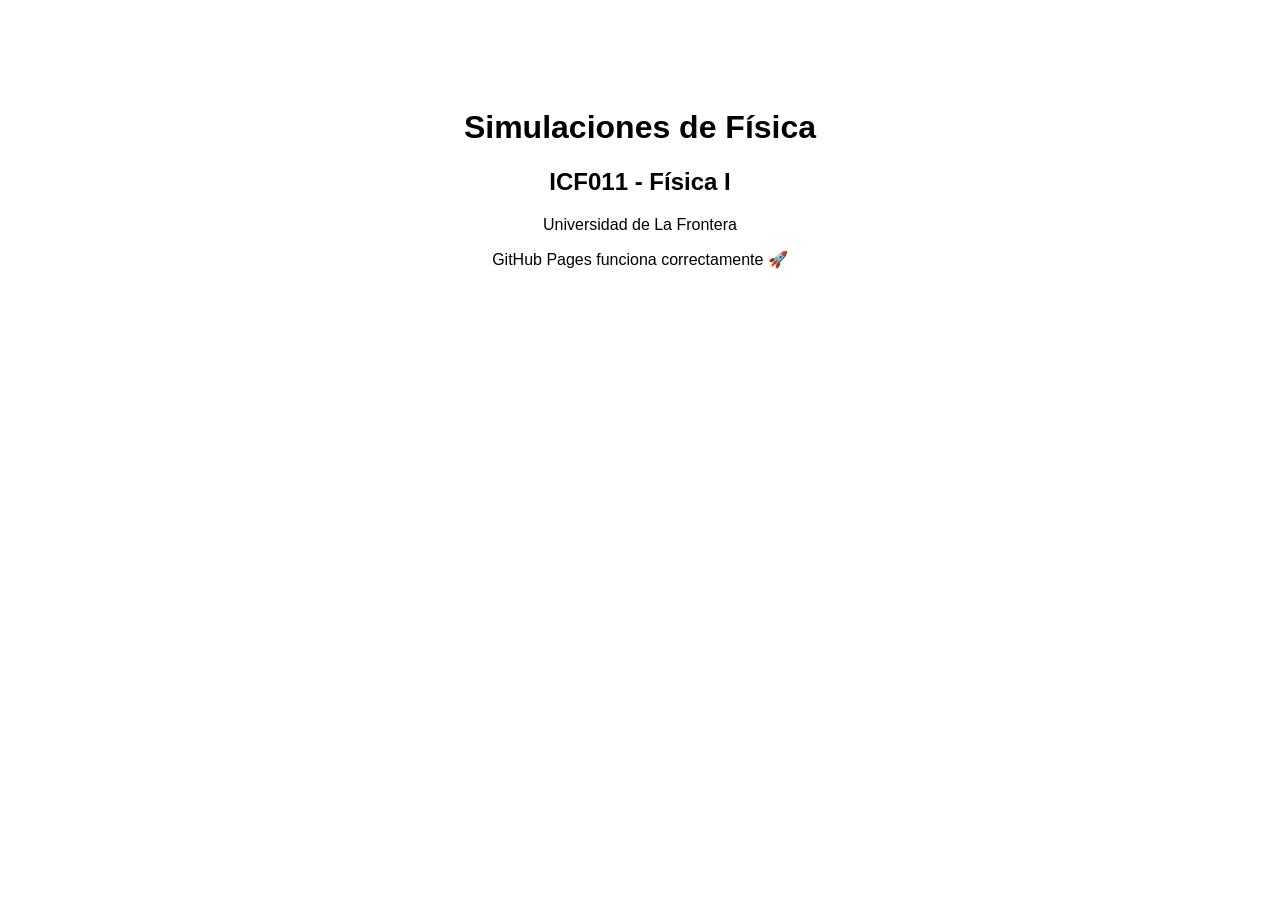
==== index.html @ b3d830c2 "Create index.html" ====
<!DOCTYPE html>
<html lang="es">
<head>
  <meta charset="UTF-8">
  <title>Simulaciones de Física UFRO</title>
</head>

<body style="font-family:Arial; text-align:center; padding:80px;">
  <h1>Simulaciones de Física</h1>
  <h2>ICF011 - Física I</h2>
  <p>Universidad de La Frontera</p>
  <p>GitHub Pages funciona correctamente 🚀</p>
</body>
</html>
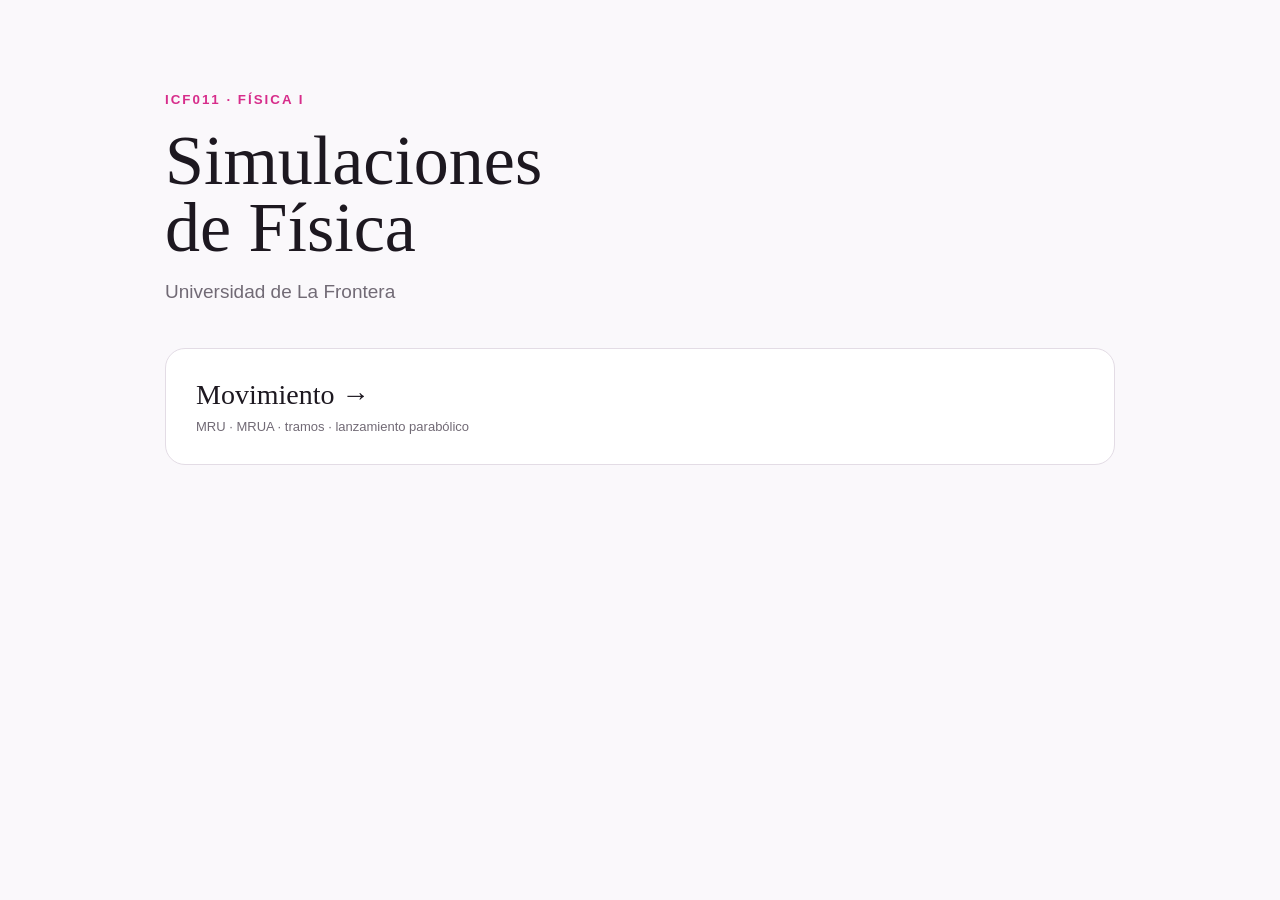
==== commit 6852e916: "Add files via upload" ====
--- a/index.html
+++ b/index.html
@@ -1,14 +1 @@
-<!DOCTYPE html>
-<html lang="es">
-<head>
-  <meta charset="UTF-8">
-  <title>Simulaciones de Física UFRO</title>
-</head>
-
-<body style="font-family:Arial; text-align:center; padding:80px;">
-  <h1>Simulaciones de Física</h1>
-  <h2>ICF011 - Física I</h2>
-  <p>Universidad de La Frontera</p>
-  <p>GitHub Pages funciona correctamente 🚀</p>
-</body>
-</html>
+<!doctype html><html lang="es"><head><meta charset="utf-8"><meta name="viewport" content="width=device-width,initial-scale=1"><title>Simulaciones de Física UFRO</title><style>body{margin:0;font-family:Arial;background:#faf8fb;color:#1d1820}main{max-width:950px;margin:auto;padding:90px 24px}small{letter-spacing:.15em;color:#d72d8b;font-weight:bold}h1{font-family:Georgia,serif;font-size:70px;font-weight:400;line-height:.95;margin:20px 0}p{font-size:19px;color:#716a75}a{display:block;margin-top:45px;padding:30px;border:1px solid #e3dce5;border-radius:20px;background:white;color:#1d1820;text-decoration:none;font-size:28px;font-family:Georgia,serif}a span{display:block;font:13px Arial;color:#716a75;margin-top:8px}</style></head><body><main><small>ICF011 · FÍSICA I</small><h1>Simulaciones<br>de Física</h1><p>Universidad de La Frontera</p><a href="movimiento/">Movimiento →<span>MRU · MRUA · tramos · lanzamiento parabólico</span></a></main></body></html>
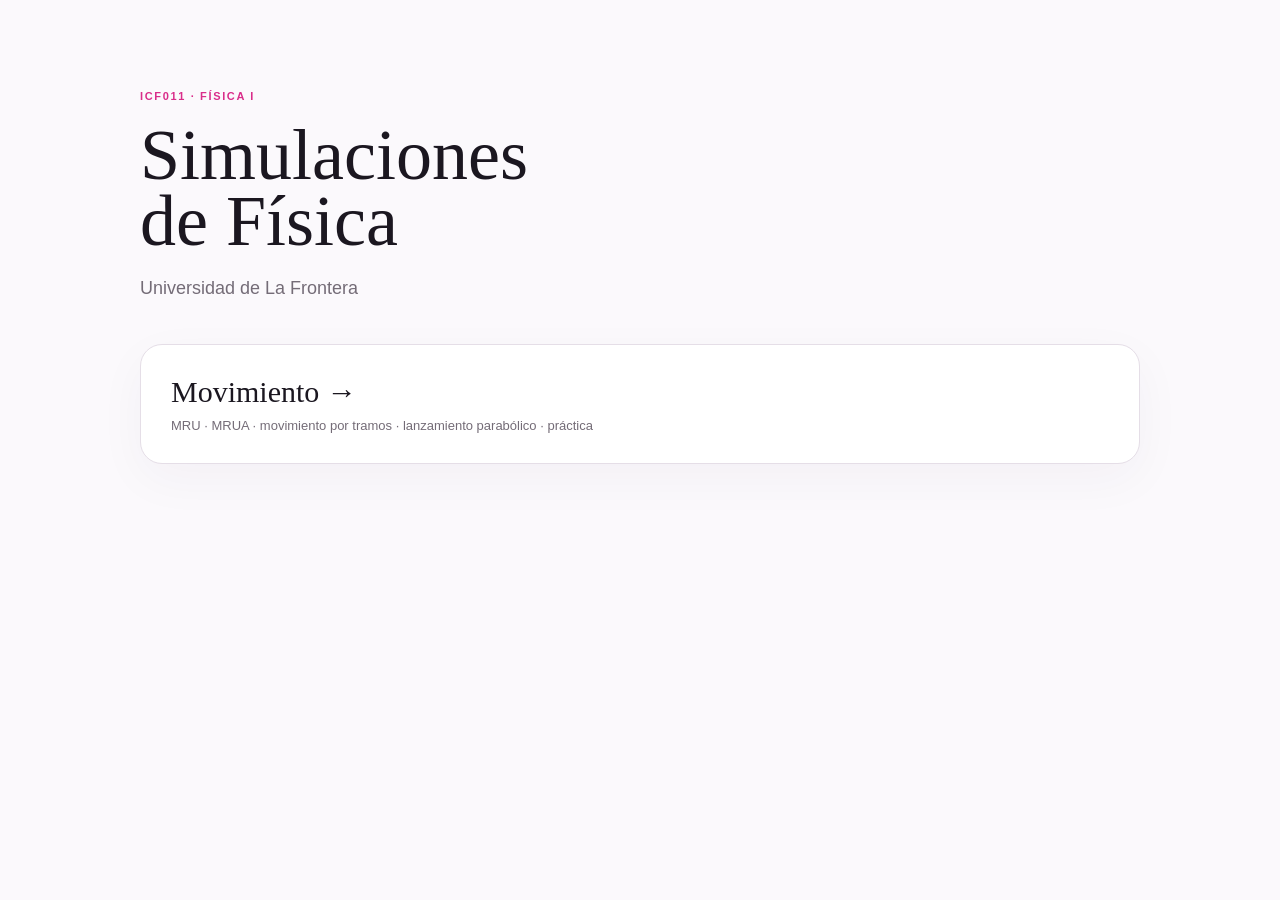
==== commit 4fafaf7a: "Add files via upload" ====
--- a/index.html
+++ b/index.html
@@ -1 +1,3 @@
-<!doctype html><html lang="es"><head><meta charset="utf-8"><meta name="viewport" content="width=device-width,initial-scale=1"><title>Simulaciones de Física UFRO</title><style>body{margin:0;font-family:Arial;background:#faf8fb;color:#1d1820}main{max-width:950px;margin:auto;padding:90px 24px}small{letter-spacing:.15em;color:#d72d8b;font-weight:bold}h1{font-family:Georgia,serif;font-size:70px;font-weight:400;line-height:.95;margin:20px 0}p{font-size:19px;color:#716a75}a{display:block;margin-top:45px;padding:30px;border:1px solid #e3dce5;border-radius:20px;background:white;color:#1d1820;text-decoration:none;font-size:28px;font-family:Georgia,serif}a span{display:block;font:13px Arial;color:#716a75;margin-top:8px}</style></head><body><main><small>ICF011 · FÍSICA I</small><h1>Simulaciones<br>de Física</h1><p>Universidad de La Frontera</p><a href="movimiento/">Movimiento →<span>MRU · MRUA · tramos · lanzamiento parabólico</span></a></main></body></html>+<!doctype html><html lang="es"><head><meta charset="utf-8"><meta name="viewport" content="width=device-width,initial-scale=1"><title>Simulaciones de Física UFRO</title><style>
+body{margin:0;background:#fbf9fc;color:#1b1720;font-family:Arial,sans-serif}.wrap{max-width:1000px;margin:auto;padding:90px 24px}.ey{color:#d92d8a;font-size:11px;font-weight:700;letter-spacing:.15em}.hero{font-family:Georgia,serif;font-size:72px;font-weight:400;line-height:.92;margin:20px 0 24px}.muted{color:#746c77;font-size:18px}.card{display:block;margin-top:45px;padding:30px;border:1px solid #e5dee7;border-radius:22px;background:#fff;color:#1b1720;text-decoration:none;font:30px Georgia,serif;box-shadow:0 15px 50px #3d23490a}.card span{display:block;font:13px Arial;color:#746c77;margin-top:9px}.card:hover{transform:translateY(-2px)}@media(max-width:600px){.hero{font-size:52px}.wrap{padding:60px 18px}}</style></head>
+<body><main class="wrap"><div class="ey">ICF011 · FÍSICA I</div><h1 class="hero">Simulaciones<br>de Física</h1><p class="muted">Universidad de La Frontera</p><a class="card" href="movimiento/">Movimiento →<span>MRU · MRUA · movimiento por tramos · lanzamiento parabólico · práctica</span></a></main></body></html>
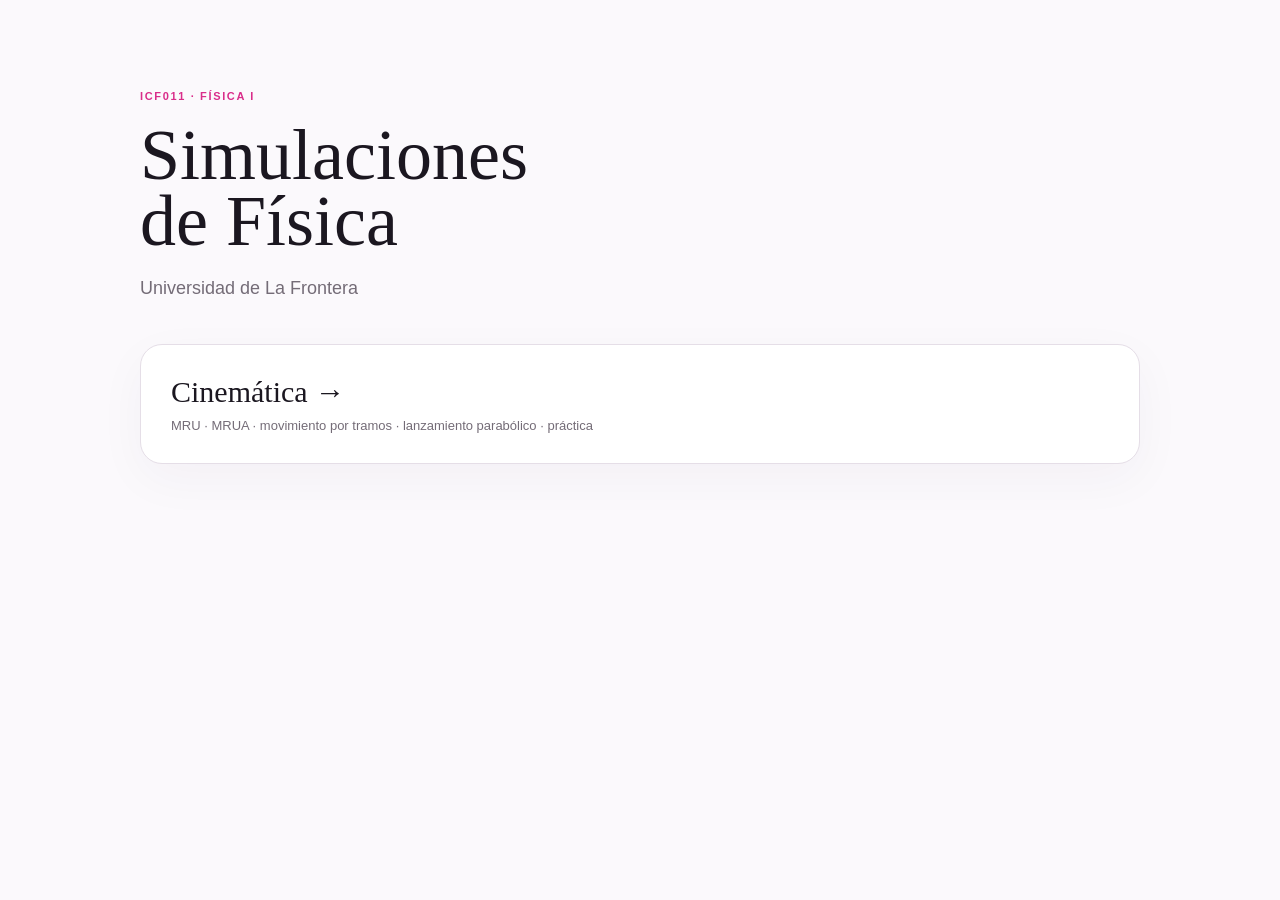
==== commit f6ee0bf9: "Add files via upload" ====
--- a/index.html
+++ b/index.html
@@ -1,3 +1,3 @@
 <!doctype html><html lang="es"><head><meta charset="utf-8"><meta name="viewport" content="width=device-width,initial-scale=1"><title>Simulaciones de Física UFRO</title><style>
 body{margin:0;background:#fbf9fc;color:#1b1720;font-family:Arial,sans-serif}.wrap{max-width:1000px;margin:auto;padding:90px 24px}.ey{color:#d92d8a;font-size:11px;font-weight:700;letter-spacing:.15em}.hero{font-family:Georgia,serif;font-size:72px;font-weight:400;line-height:.92;margin:20px 0 24px}.muted{color:#746c77;font-size:18px}.card{display:block;margin-top:45px;padding:30px;border:1px solid #e5dee7;border-radius:22px;background:#fff;color:#1b1720;text-decoration:none;font:30px Georgia,serif;box-shadow:0 15px 50px #3d23490a}.card span{display:block;font:13px Arial;color:#746c77;margin-top:9px}.card:hover{transform:translateY(-2px)}@media(max-width:600px){.hero{font-size:52px}.wrap{padding:60px 18px}}</style></head>
-<body><main class="wrap"><div class="ey">ICF011 · FÍSICA I</div><h1 class="hero">Simulaciones<br>de Física</h1><p class="muted">Universidad de La Frontera</p><a class="card" href="movimiento/">Movimiento →<span>MRU · MRUA · movimiento por tramos · lanzamiento parabólico · práctica</span></a></main></body></html>+<body><main class="wrap"><div class="ey">ICF011 · FÍSICA I</div><h1 class="hero">Simulaciones<br>de Física</h1><p class="muted">Universidad de La Frontera</p><a class="card" href="movimiento/">Cinemática →<span>MRU · MRUA · movimiento por tramos · lanzamiento parabólico · práctica</span></a></main></body></html>
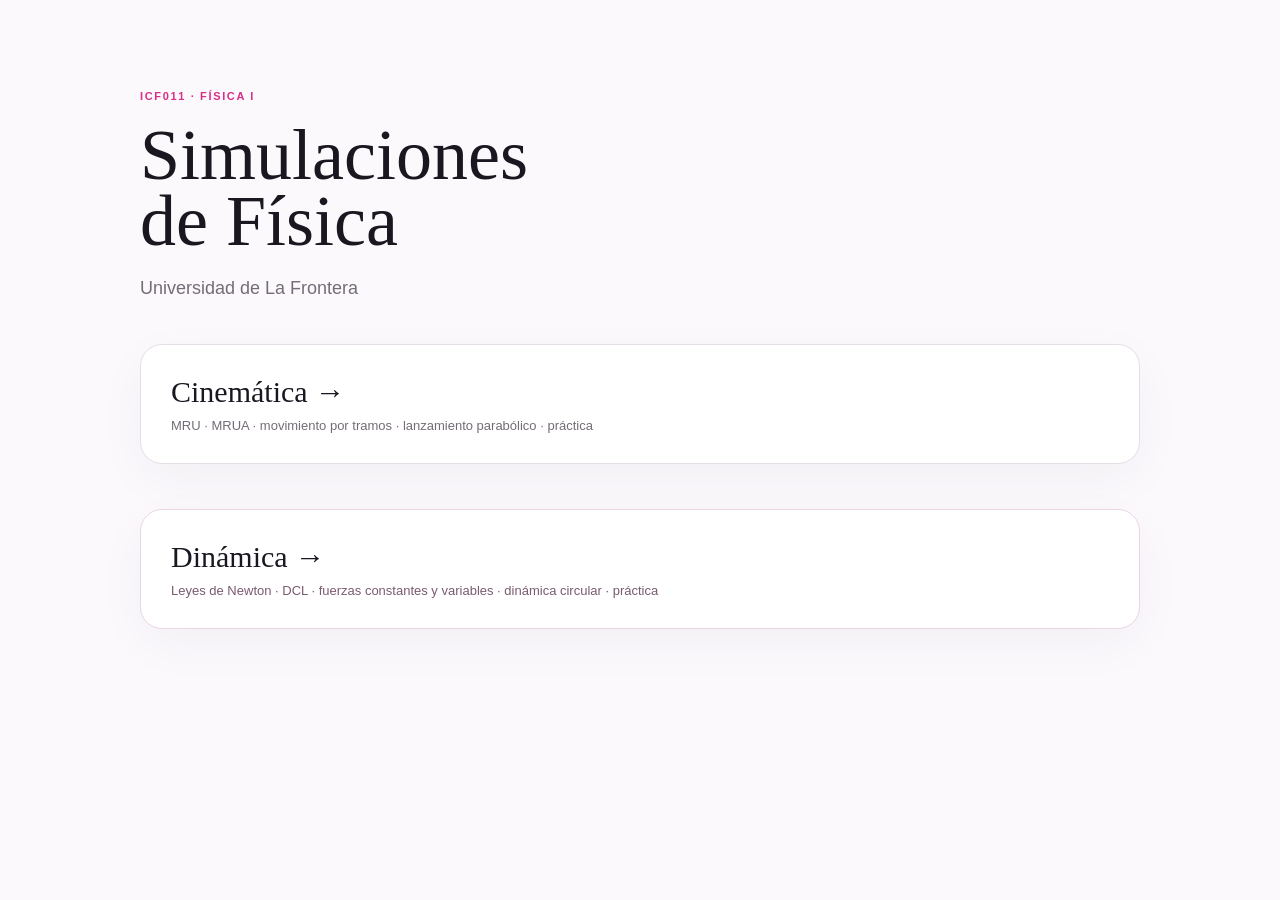
==== commit f1e631a4: "Add files via upload" ====
--- a/index.html
+++ b/index.html
@@ -1,3 +1,3 @@
 <!doctype html><html lang="es"><head><meta charset="utf-8"><meta name="viewport" content="width=device-width,initial-scale=1"><title>Simulaciones de Física UFRO</title><style>
-body{margin:0;background:#fbf9fc;color:#1b1720;font-family:Arial,sans-serif}.wrap{max-width:1000px;margin:auto;padding:90px 24px}.ey{color:#d92d8a;font-size:11px;font-weight:700;letter-spacing:.15em}.hero{font-family:Georgia,serif;font-size:72px;font-weight:400;line-height:.92;margin:20px 0 24px}.muted{color:#746c77;font-size:18px}.card{display:block;margin-top:45px;padding:30px;border:1px solid #e5dee7;border-radius:22px;background:#fff;color:#1b1720;text-decoration:none;font:30px Georgia,serif;box-shadow:0 15px 50px #3d23490a}.card span{display:block;font:13px Arial;color:#746c77;margin-top:9px}.card:hover{transform:translateY(-2px)}@media(max-width:600px){.hero{font-size:52px}.wrap{padding:60px 18px}}</style></head>
-<body><main class="wrap"><div class="ey">ICF011 · FÍSICA I</div><h1 class="hero">Simulaciones<br>de Física</h1><p class="muted">Universidad de La Frontera</p><a class="card" href="movimiento/">Cinemática →<span>MRU · MRUA · movimiento por tramos · lanzamiento parabólico · práctica</span></a></main></body></html>+body{margin:0;background:#fbf9fc;color:#1b1720;font-family:Arial,sans-serif}.wrap{max-width:1000px;margin:auto;padding:90px 24px}.ey{color:#d92d8a;font-size:11px;font-weight:700;letter-spacing:.15em}.hero{font-family:Georgia,serif;font-size:72px;font-weight:400;line-height:.92;margin:20px 0 24px}.muted{color:#746c77;font-size:18px}.card{display:block;margin-top:45px;padding:30px;border:1px solid #e5dee7;border-radius:22px;background:#fff;color:#1b1720;text-decoration:none;font:30px Georgia,serif;box-shadow:0 15px 50px #3d23490a}.card span{display:block;font:13px Arial;color:#746c77;margin-top:9px}.card:hover{transform:translateY(-2px)}@media(max-width:600px){.hero{font-size:52px}.wrap{padding:60px 18px}}.card.dynamic{border-color:#ead5e5}.card.dynamic span{color:#7a5b70}</style></head>
+<body><main class="wrap"><div class="ey">ICF011 · FÍSICA I</div><h1 class="hero">Simulaciones<br>de Física</h1><p class="muted">Universidad de La Frontera</p><a class="card" href="movimiento/">Cinemática →<span>MRU · MRUA · movimiento por tramos · lanzamiento parabólico · práctica</span></a><a class="card dynamic" href="dinamica/">Dinámica →<span>Leyes de Newton · DCL · fuerzas constantes y variables · dinámica circular · práctica</span></a></main></body></html>
